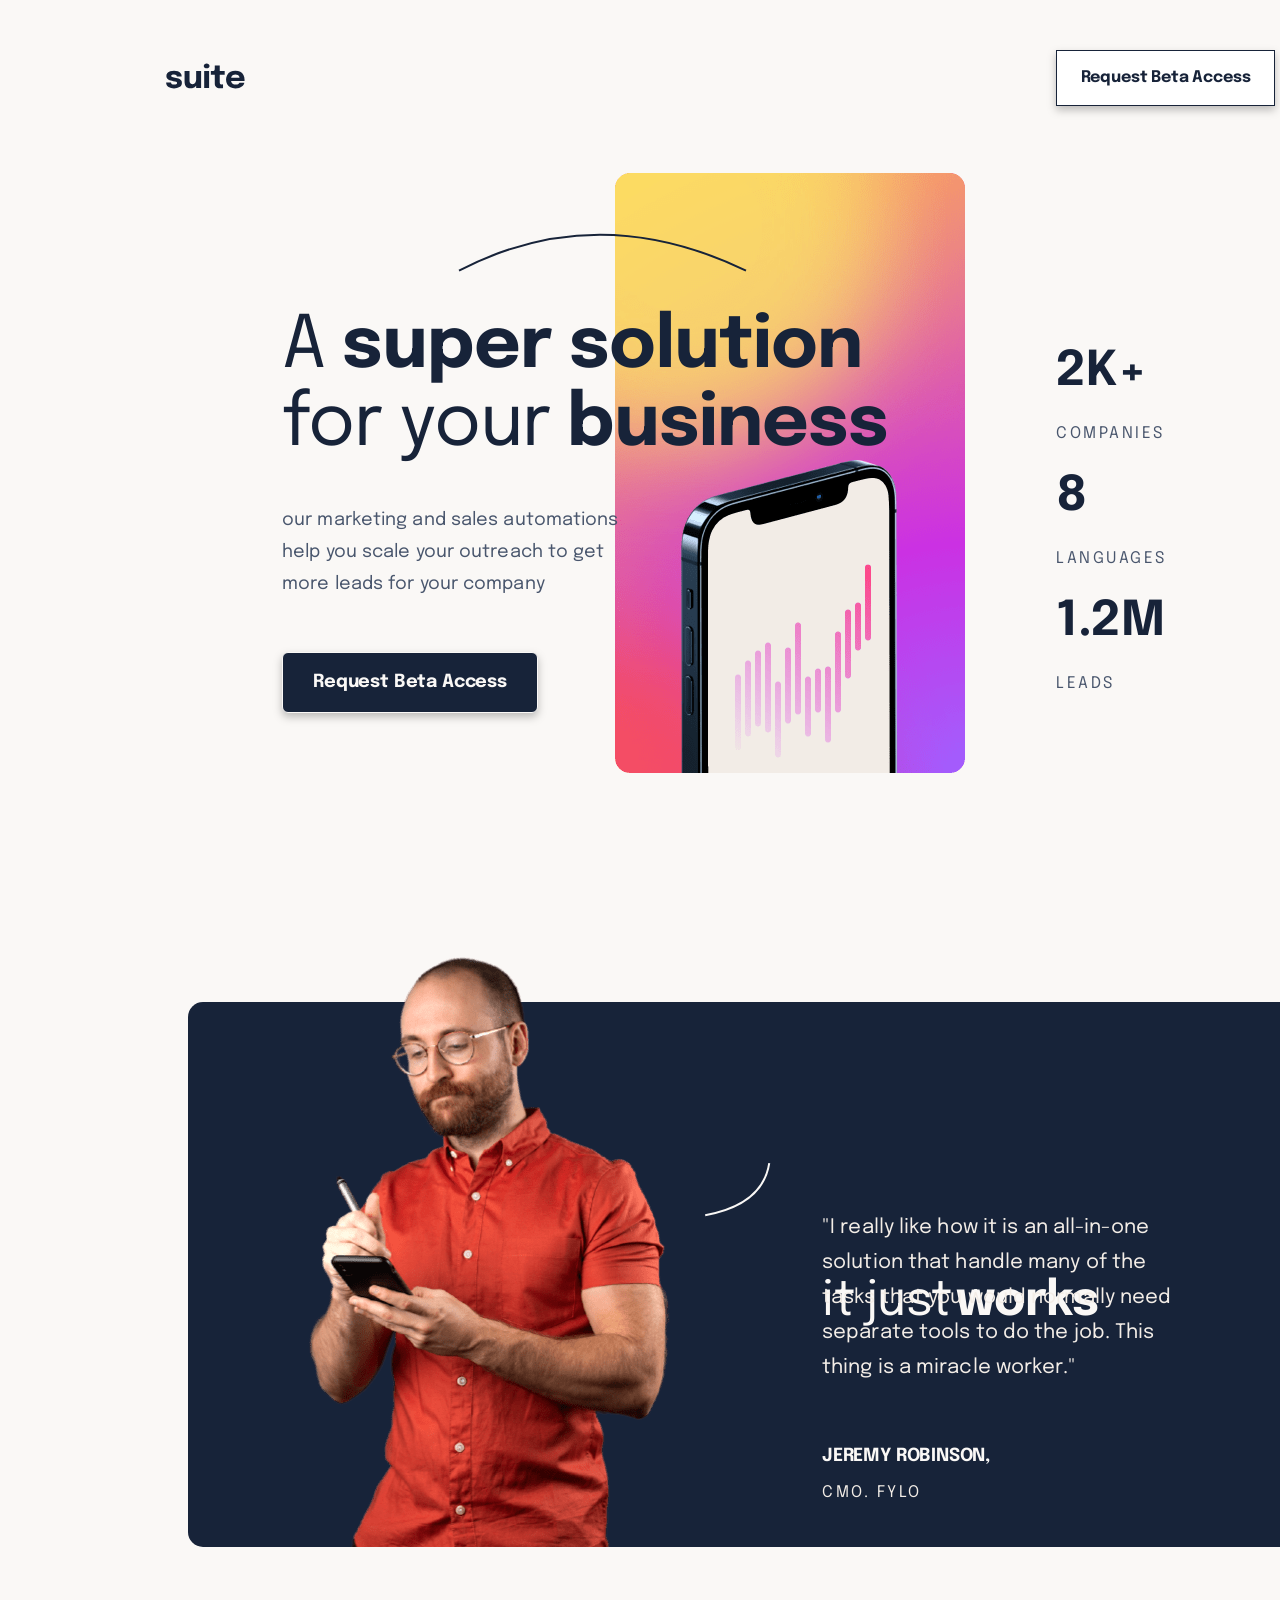
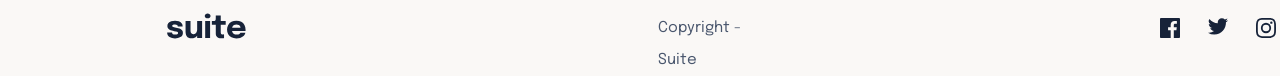
==== index.html @ 91634255 "update" ====
<!DOCTYPE html>
<html lang="en">
<head>
    <meta charset="UTF-8">
    <meta http-equiv="X-UA-Compatible" content="IE=edge">
    <meta name="viewport" content="width=device-width, initial-scale=1.0">
    <title>Suite Landing Page</title><link rel="stylesheet" href="styles.css">
</head>
<body>
    <div class="container">
        <header>
            <div class="logo">
                <img src="assets/logo.svg" alt="Suitelogo">
            </div>
            <button class="button1">Request Beta Access</button>
        </header>
        <main>
            <div class="secondcontainer">
                <img class="concaveline" src="assets/pattern-curved-line-1.svg" alt="concaveline">
                <div class="textbox"><span> A </span>
                    <strong>super solution </strong>
                <span> for your </span> <strong>business</strong>
            <p class="textbody">our marketing and sales automations 
                help you scale your outreach to get more 
                leads for your company</p>
                <div><button class="button2">Request Beta Access</button></div>
            </div>
            </div>
            <div class="imghero">
                <img src="assets/image-hero-portrait.png" alt="imagehero">
            </div>
            <div class="indicators"><h1 class="figure">2K+
            </h1><p class="figure-text">COMPANIES</p>
            <h1 class="figure">8</h1>
            <p class="figure-text">LANGUAGES</p>
            <h1 class="figure">1.2M</h1>
            <p class="figure-text">LEADS</p>
        </div>
        <section>
            <div class="thirdcontainer">
                <div class="messagebox">
                    <div class="image-jeremy">
                        <img src="assets/image-jeremy-large.png" alt="image-jeremy">
                    </div>
                    <div class="convexline">
                        <img src="assets/pattern-curved-line-2.svg" alt="">
                    </div>
                    <div class="message">
                        <div class="top-comment"><span class="top-comment1">it just</span>  
                            <strong class="top-comment2">works</strong>
                        </div>
                        <div class="middle-comment"><p>"I really like how it is an all-in-one 
                            solution that handle many of the tasks that you would normally need
                             separate tools to do the job. 
                             This thing is a miracle worker."</p>
                            </div>
                            <div class="name"><p><h5>jeremy robinson,</h5>
                            </p></div>
                            <div class="jobtitle">CMO. FYLO</div>
                    </div>
                </div>
            </div>
        </section>

        </main>
        <footer>
            <div class="footer-logo">
                <img src="assets/logo.svg" alt="suitelogo">
            </div>
            <div id="copyright">Copyright - Suite
            </div>
            <ul>
                <li class="facebook"><img src="assets/icon-facebook.svg" alt="facebook-icon"></li>
                <li class="twitter"><img src="assets/icon-twitter.svg" alt="twitter-icon"></li>
                <li class="instagram"><img src="assets/icon-instagram.svg" alt=""></li>
            </ul>
        </footer>
</body>
</html>
---- styles.css ----
@import url('https://fonts.googleapis.com/css2?family=Epilogue:wght@400;700&family=Fraunces:opsz@9..144&display=swap');

*{
    box-sizing: border-box;
    margin: 0px;
    padding: 0px;
}
body{
    display: grid;
    place-items: center;
    font-family: Epilogue;
    background-color: #FAF8F6;
    position: relative;
}
.container{
    margin: 16px;
    max-width: 400px;
}
header{
    display: flex;
    justify-content: space-between;
    align-items: center;
    position: absolute;
    width: 1108.85px;
    height: 56px;
    left: 166.15px;
    top: 50px;
}
button{
    border: 1px solid black;
    width: 219px;
    height: 56px;
    filter:  drop-shadow(0px 4px 4px rgba(0, 0, 0, 0.25));
}
.button1{
    font-family: Epilogue;
    font-weight: 700;
    font-style: normal;
    font-size: 16px;
    color: #172339;
    letter-spacing: -0.16px;
    line-height: 32px;
    background-color: white;
    border: 1px solid #172339;
}
.secondcontainer{
    width: 1110px;
    height: 600px;
    left: 141px;
    top: 187px;
    position: absolute;
    display: flex;
}
.textbox{
    width: 635px;
    height: 405px;
    margin-top: 60.32px;
    left: 141px;
    top: 60.32px;
    margin-right: 192px;
    position: absolute;
    z-index: 1;
}
span{
    font-family: Epilogue;
    font-weight: 400;
    font-size: 72px;
    line-height: 78px;
    letter-spacing: -1px;
    color: #172339;
}
strong{
    font-family: Epilogue;
    font-weight:700;
    font-size: 72px;
    line-height: 78px;
    letter-spacing: -1px;
    color: #172339;
}
.textbody{
    font-family: Epilogue;
    font-weight: 400;
    font-size: 18px;
    font-style: normal;
    line-height: 32px;
    letter-spacing: 0.1px;
    top: 511px;
    left: 138px;
    width: 350px;
    height: 96px;
    color: #49566D;
    margin-top: 40px;
}
.button2{
    background-color: #172339;
    width:256px;
    height: 61px;
    border: 1px solid ;
    border-radius: 6px;
    top: 659px;
    font-family: Epilogue;
    font-weight: 700;
    font-size: 18px;
    line-height: 32px;
    letter-spacing: -0.18px;
    color: #FAF8F6;
    margin-top: 52px;
}
.concaveline{
    left: 317px;
    top: 45.68px;
    position: absolute;
    color: #172339;
    z-index: 1;
}
.imghero{
    width: 350px;
    height: 600px;
    position:absolute;
    top: 173px;
    left: 615px;
    right: 475px;
    z-index: 0;
}
.indicators{
    width: 195px;
    height: 375px;
    left: 1056px;
    top: 333px;
    position: absolute;
    justify-content: space-around;
    display: flex;
    flex-direction: column;
}
.figure{
    font-family: Epilogue;
    font-size: 48px;
    font-weight: 700;
    line-height: 56px;
    letter-spacing: -0.5px;
    color: #172339;
}
.figure-text{
    font-family: Epilogue;
    font-weight: 400;
    font-size: 16px;
    line-height: 26px;
    letter-spacing: 2.5px;
    color: #49566D;

}
.thirdcontainer{
    width: 1109px;
    height: 589.56px;
    left: 188px;
    top: 957px;
    position: absolute;
}
.messagebox{
    width: 1109px;
    height: 545px;
    background-color: #172339;
    position: absolute;
    top: 44.56px;
    border-radius: 15px;
}
.image-jeremy{
    position: absolute;
    width: 359.89px;
    height: 589.56px;
    left: 121.49px;
    top: -44.56px;
    margin-top: 0px;
}
.convexline{
    position:absolute;
    width: 64.05px;
    height: 52px;
    left: 517.2px;
    top: 161.15px;
}
.message{
    position:absolute;
    width: 350px;
    height: 369px;
    left: 634px;
    top: 88px;
}

.top-comment{
    position: absolute;
    height: 56px;
}
.top-comment1, .top-comment2{
    color: #FAF8F6;
    font-family: epilogue;
    font-style: normal;
}
.top-comment1{
    font-size: 48px;
    font-weight: 400;
    line-height: 56px;
    letter-spacing: -0.5px;
}
.top-comment2{
    font-weight: 700;
    font-size: 48px;
    line-height: 56px;
    letter-spacing: -0.5px;
}
.middle-comment{
    color: #F3EDE7;
    position: absolute;
    font-style: normal;
    font-weight: 400;
    font-size: 20px;
    line-height: 35px;
    letter-spacing: 0.1px;
    top: 120.44px;
    width: 350px;
    height: 175px;
}
h5{
    text-transform: uppercase;
    color: #FAF8F6;
    font-style: normal;
    font-weight: 700;
    font-size: 18px;
    line-height: 32px;
    letter-spacing: -0.18px;
    position: absolute;
    top: 350.44px;
}
.jobtitle{
    position: absolute;
    color: #F3EDE7;
    top: 390.44px;
    font-style: normal;
    font-weight: 400;
    font-size: 16px;
    line-height: 26px;
    letter-spacing: 2.5px;
    width: 190px;
    height: 26px;

}
footer{
    width: 1109px;
    height:32px;
    position: absolute;
    left: 167px;
    top: 1612px;
    display: flex;
    justify-content: space-between;
    align-items: center;
}
ul{
    display: flex;
    flex-direction: row;
    list-style: none;
    width: 116px;
    height: 20px;
    left: 993px;
    position: absolute;
    justify-content: space-between;
}
#copyright{
    position: absolute;
    width: 125px;
    height: 32px;
    color: #49566D;
    font-style: normal;
    font-weight: 400;
    font-size: 15px;
    line-height: 32px;
    letter-spacing: 0-08833333px;
    left: 491px;
}
@media only screen and (min-width: 768px){
    .container{
        min-width: 786px; width:689px; height:482px; left: 39px;
        top: 176px; display: flex;}
        }
        .secondcontainer{ max-width:600px; height: 865px; position:absolute;}
        .image-jeremy{ display:block;}
        .message{justify-content: center; place-content: center; display:block}
    
    }

}

@media only screen and (min-width: 320px){
    .container{ min-width: 320px;}
    .indicators{ display: block; flex-direction: column;}
    .imghero{
        display:block; place-items: center; 
    }
    .thirdcontainer{ display: block; align-items: center; min-width: 320px;}
    .image-jeremy{ display: block; justify-content: center; place-items: center;}
    footer{ display: block; justify-content: center; place-items: center; }
}
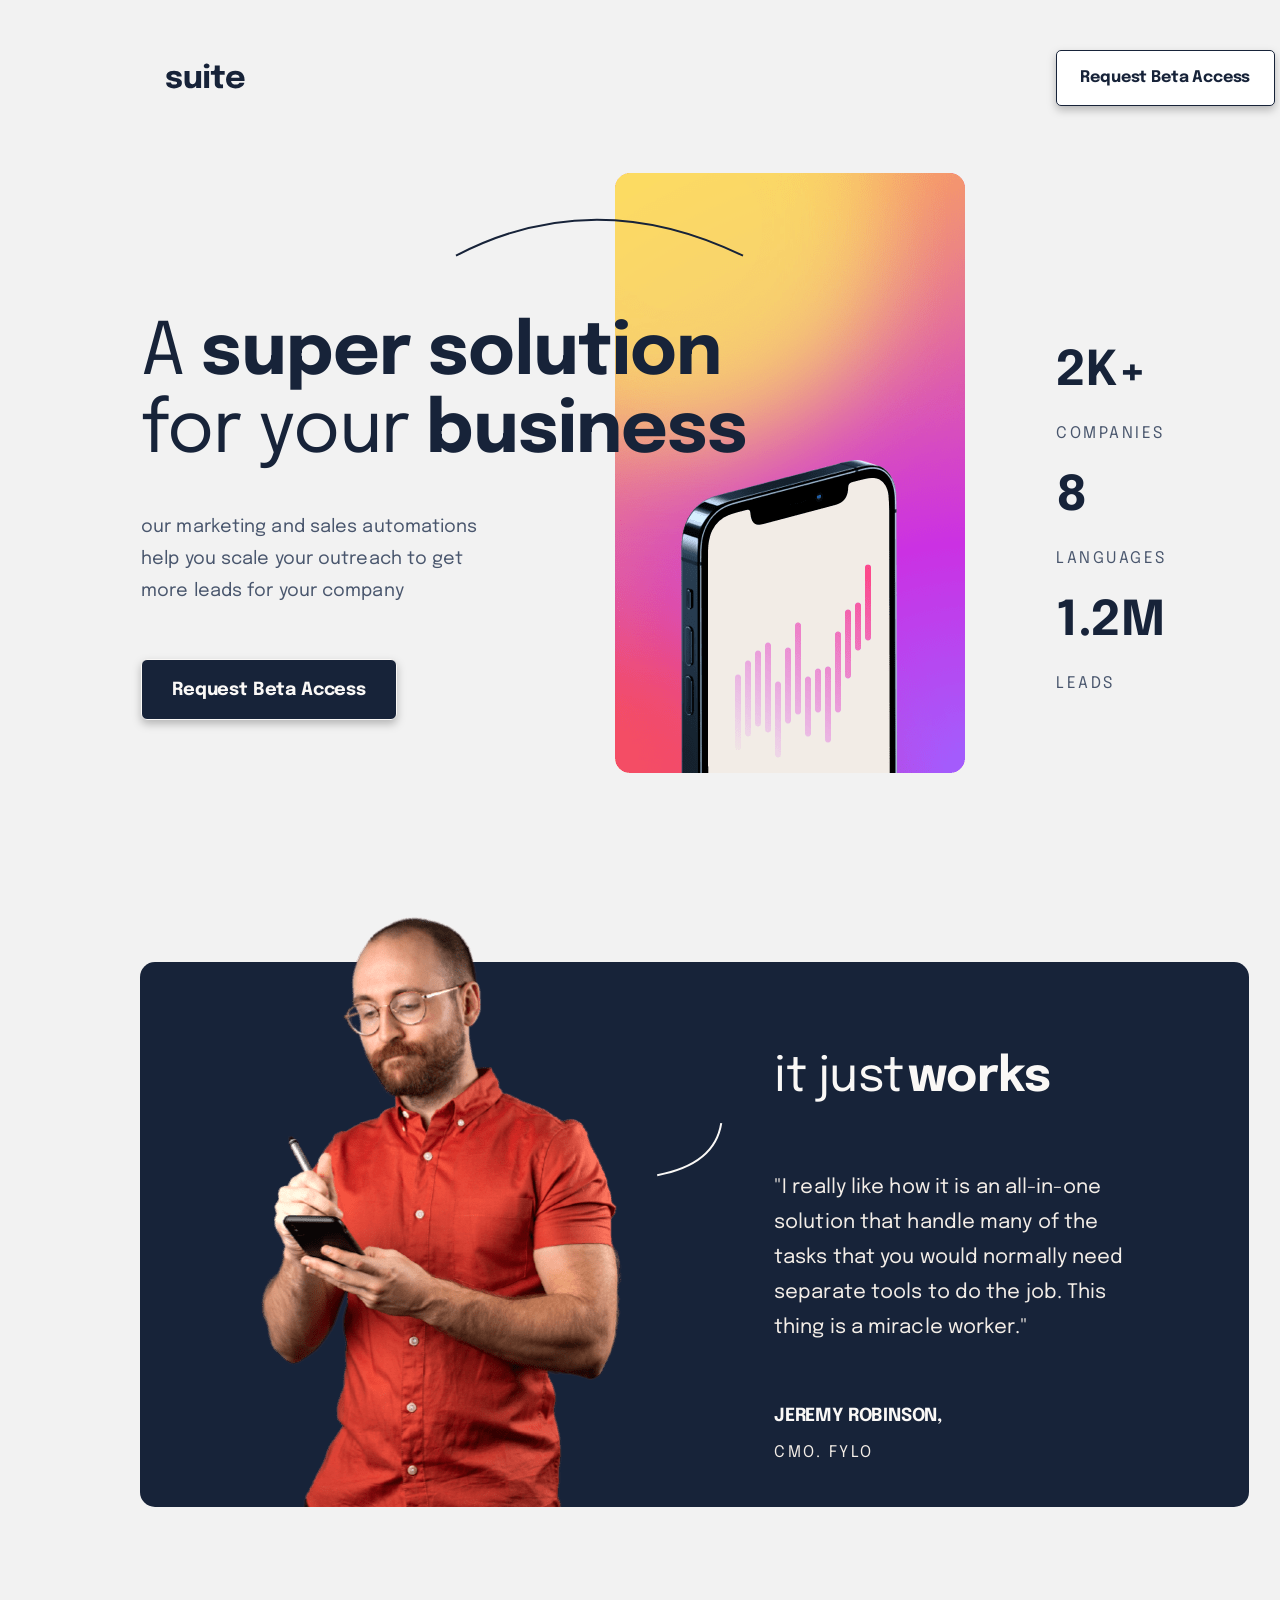
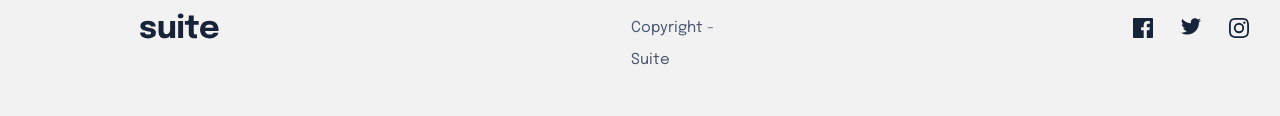
==== commit b72885a3: "mediaquery update" ====
--- a/index.html
+++ b/index.html
@@ -63,8 +63,9 @@
         </section>
 
         </main>
-        <footer>
-            <div class="footer-logo">
+        <footer class="footerContainer">
+            <section class="footer">
+                <div class="footer-logo">
                 <img src="assets/logo.svg" alt="suitelogo">
             </div>
             <div id="copyright">Copyright - Suite
@@ -73,7 +74,7 @@
                 <li class="facebook"><img src="assets/icon-facebook.svg" alt="facebook-icon"></li>
                 <li class="twitter"><img src="assets/icon-twitter.svg" alt="twitter-icon"></li>
                 <li class="instagram"><img src="assets/icon-instagram.svg" alt=""></li>
-            </ul>
+            </ul></section>
         </footer>
 </body>
 </html>
--- a/styles.css
+++ b/styles.css
@@ -9,12 +9,8 @@
     display: grid;
     place-items: center;
     font-family: Epilogue;
-    background-color: #FAF8F6;
+    background-color: #f2f2f2;
     position: relative;
-}
-.container{
-    margin: 16px;
-    max-width: 400px;
 }
 header{
     display: flex;
@@ -23,7 +19,7 @@
     position: absolute;
     width: 1108.85px;
     height: 56px;
-    left: 166.15px;
+    left: 166px;
     top: 50px;
 }
 button{
@@ -31,6 +27,7 @@
     width: 219px;
     height: 56px;
     filter:  drop-shadow(0px 4px 4px rgba(0, 0, 0, 0.25));
+    border-radius: 5px;
 }
 .button1{
     font-family: Epilogue;
@@ -46,17 +43,15 @@
 .secondcontainer{
     width: 1110px;
     height: 600px;
-    left: 141px;
-    top: 187px;
-    position: absolute;
+    left: 166px;
+    top: 248px;
     display: flex;
 }
 .textbox{
     width: 635px;
     height: 405px;
-    margin-top: 60.32px;
     left: 141px;
-    top: 60.32px;
+    top: 315px;
     margin-right: 192px;
     position: absolute;
     z-index: 1;
@@ -107,8 +102,8 @@
     margin-top: 52px;
 }
 .concaveline{
-    left: 317px;
-    top: 45.68px;
+    left: 455px;
+    top: 218px;
     position: absolute;
     color: #172339;
     z-index: 1;
@@ -122,6 +117,13 @@
     right: 475px;
     z-index: 0;
 }
+.button1:hover{
+    background-color: #172339;
+    color: #FAF8F6;
+}
+.button2:hover{
+    background-image:linear-gradient(135deg, #A060FF 0%, #CB30E3 49.21%, #FFA84E 100%);
+}
 .indicators{
     width: 195px;
     height: 375px;
@@ -152,9 +154,10 @@
 .thirdcontainer{
     width: 1109px;
     height: 589.56px;
-    left: 188px;
-    top: 957px;
-    position: absolute;
+    left: 140px;
+    top: 917px;
+    position: absolute;
+    z-index: 1;
 }
 .messagebox{
     width: 1109px;
@@ -244,12 +247,23 @@
     height: 26px;
 
 }
-footer{
+.footerContainer{
+    width: 1440px;
+    height: 464px;
+    top: 1252px;
+    z-index: 0;
+    left: 0px;
+    position: absolute;
+}
+.footerContainer:hover{
+    background-color: #F3EDE7;
+}
+.footer{
+    position: absolute;
     width: 1109px;
     height:32px;
-    position: absolute;
-    left: 167px;
-    top: 1612px;
+    left: 140px;
+    top: 360px;
     display: flex;
     justify-content: space-between;
     align-items: center;
@@ -276,26 +290,92 @@
     letter-spacing: 0-08833333px;
     left: 491px;
 }
-@media only screen and (min-width: 768px){
-    .container{
-        min-width: 786px; width:689px; height:482px; left: 39px;
-        top: 176px; display: flex;}
-        }
-        .secondcontainer{ max-width:600px; height: 865px; position:absolute;}
-        .image-jeremy{ display:block;}
-        .message{justify-content: center; place-content: center; display:block}
-    
-    }
-
-}
-
-@media only screen and (min-width: 320px){
-    .container{ min-width: 320px;}
-    .indicators{ display: block; flex-direction: column;}
+@media screen and (max-width: 768px){
+    body{
+        background-color: #FAF8F6;
+        margin: 0px;
+    }
+    header{
+        left: 39px;
+        top: 40px;
+        width: 689px;
+        height: 56px;
+        right: 40px;
+    }
+    .secondcontainer{
+        left: 39px;
+        width: 689px;
+        height: 482px;
+        top: 176px;
+
+    }
+    .indicators{
+        display: flex;
+        flex-direction: row;
+        left: 39px;
+        top: 800px;
+        align-items: center;
+        justify-items:space-between;
+        place-items: center;
+        width: 689px;
+        height: 83px;
+    }
+    .thirdcontainer{
+        width: 689px;
+        height: 865px;
+        left: 39px;
+        top: 921px;
+        display: flex;
+        flex-direction: column;
+        justify-items: center;
+    }
+    .message{
+        width: 573px;
+        height: 282px;
+        left: 97px;
+        top: 338px;
+        justify-items: center;
+        position: absolute;
+    }
     .imghero{
-        display:block; place-items: center; 
-    }
-    .thirdcontainer{ display: block; align-items: center; min-width: 320px;}
-    .image-jeremy{ display: block; justify-content: center; place-items: center;}
-    footer{ display: block; justify-content: center; place-items: center; }
+        left: 447px;
+        top: 176px;
+        width: 281px;
+        height: 482px;
+    }
+    .image-jeremy{
+        justify-self: center;
+        top: -181px;
+        left: 270px;
+    }
+    .convexline{
+        width: 49.27px;
+        height: 40px;
+        left: 408.27px;
+        top: 261px;
+    }
+    .messagebox{
+        width: 689px;
+        height: 684px;
+        top: 338px;
+    }
+    .footer{
+        width: 689px;
+        height: 32px;
+        left: 39px;
+        top: 800px;
+        right: 40px;
+    }
+}
+
+
+
+@media screen and (max-width: 375px){
+    body{background-color: #FAF8F6;} header{width: 343px; height: 48px; left: 16px; top: 24px;} .textbox{
+        width: 343.3px; height: 325.32px; left: 15.5px; top: 128px;
+    } .imghero{width: 343px; height: 240px; left: 16px; top: 709px;} .indicators{width: 344px; height: 313px; left: 15px;
+    display: flex; flex-direction: column; top: 1500px;} .thirdcontainer{
+        width: 573px; height: 929px; left: -99px; top: 1800px;
+    } .messagebox{ width: 375px; height: 748px; left: 99px; top: 181px;} .footer{width: 125px;height: 150px; left: 124.5px;
+    display: flex; flex-direction: column; top: 2100px;}
 }
